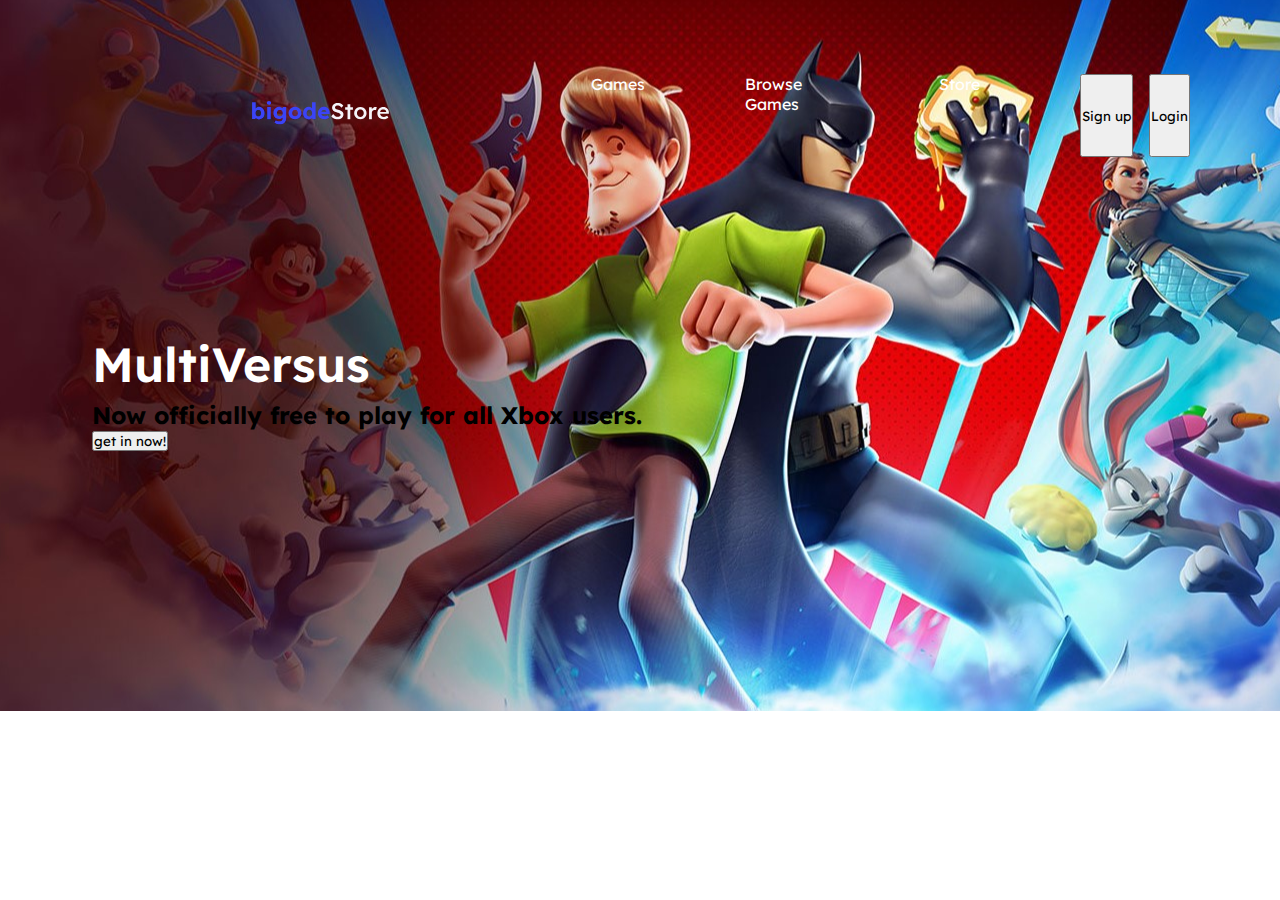
==== BigodeStore-main/index.html @ 7c82504e "Add files via upload" ====
<!DOCTYPE html>
<html lang="pt-br">

<head>
    <meta charset="UTF-8">
    <meta name="viewport" content="width=device-width, initial-scale=1.0">
    <title>BigodeStore</title>
    <link rel="stylesheet" href="./style.css">
    <link rel="preconnect" href="https://fonts.googleapis.com">
    <link rel="preconnect" href="https://fonts.gstatic.com" crossorigin>
    <link href="https://fonts.googleapis.com/css2?family=Lexend:wght@100..900&display=swap" rel="stylesheet">
</head>

<body>
    <header>
        <section class="home">
            <nav class="navbar">
                <ul>
                    <img src="./assets/img/logo.svg" alt="">
                    <li>Games</li>
                    <li>Browse Games</li>
                    <li>Store</li>
                    <div class="btn">
                        <button>Sign up</button>
                        <button>Login</button>
                    </div>
                </ul>

            </nav>
            <div class="content">
                <div class="title">
                    <h1>MultiVersus</h1>
                    <h2>Now officially free to play for all Xbox users.</h2>
                </div>
                <button>get in now!</button>
            </div>
        </section>
    </header>

</body>

</html>
---- BigodeStore-main/style.css ----
* {
    margin: 0%;
    padding: 0%;
    box-sizing: border-box;
    text-decoration: none;
    list-style: none;
    font-family: "Lexend", sans-serif;
}

header {

    background-image: url(./assets/imagem-header1.jpg);
    background-repeat: no-repeat;
    background-position: center;
    display: flex;
    padding: 16px 92px;


    & .navbar {
        margin-bottom: 114px;
        display: flex;
        justify-content: space-between;
        padding: 28px 28px;
    }

    & .home .navbar ul {
        display: flex;
        gap: 50px;
    }

    & .navbar ul li {
        color: #fff;
    }

    & .home .title h1:first-child {
        color: #FFFFFF;
        font-size: 48px;
        font-weight: 600;
        line-height: 71.04px;
        text-align: left;

    }

    & .content {
        margin-bottom: 244px;
    }

    .home .navbar ul img {
        width: Fixed 280px;
        height:83px;
        padding: 16px 92px 16px 92px;
    }
    .home .navbar ul {
        display: flex;
        gap: 100px;
        padding: 30px 30px;
    }

    .btn {
        display: flex;
        gap: 16px;
        width: 196px;
        left: 451px;
    }
}
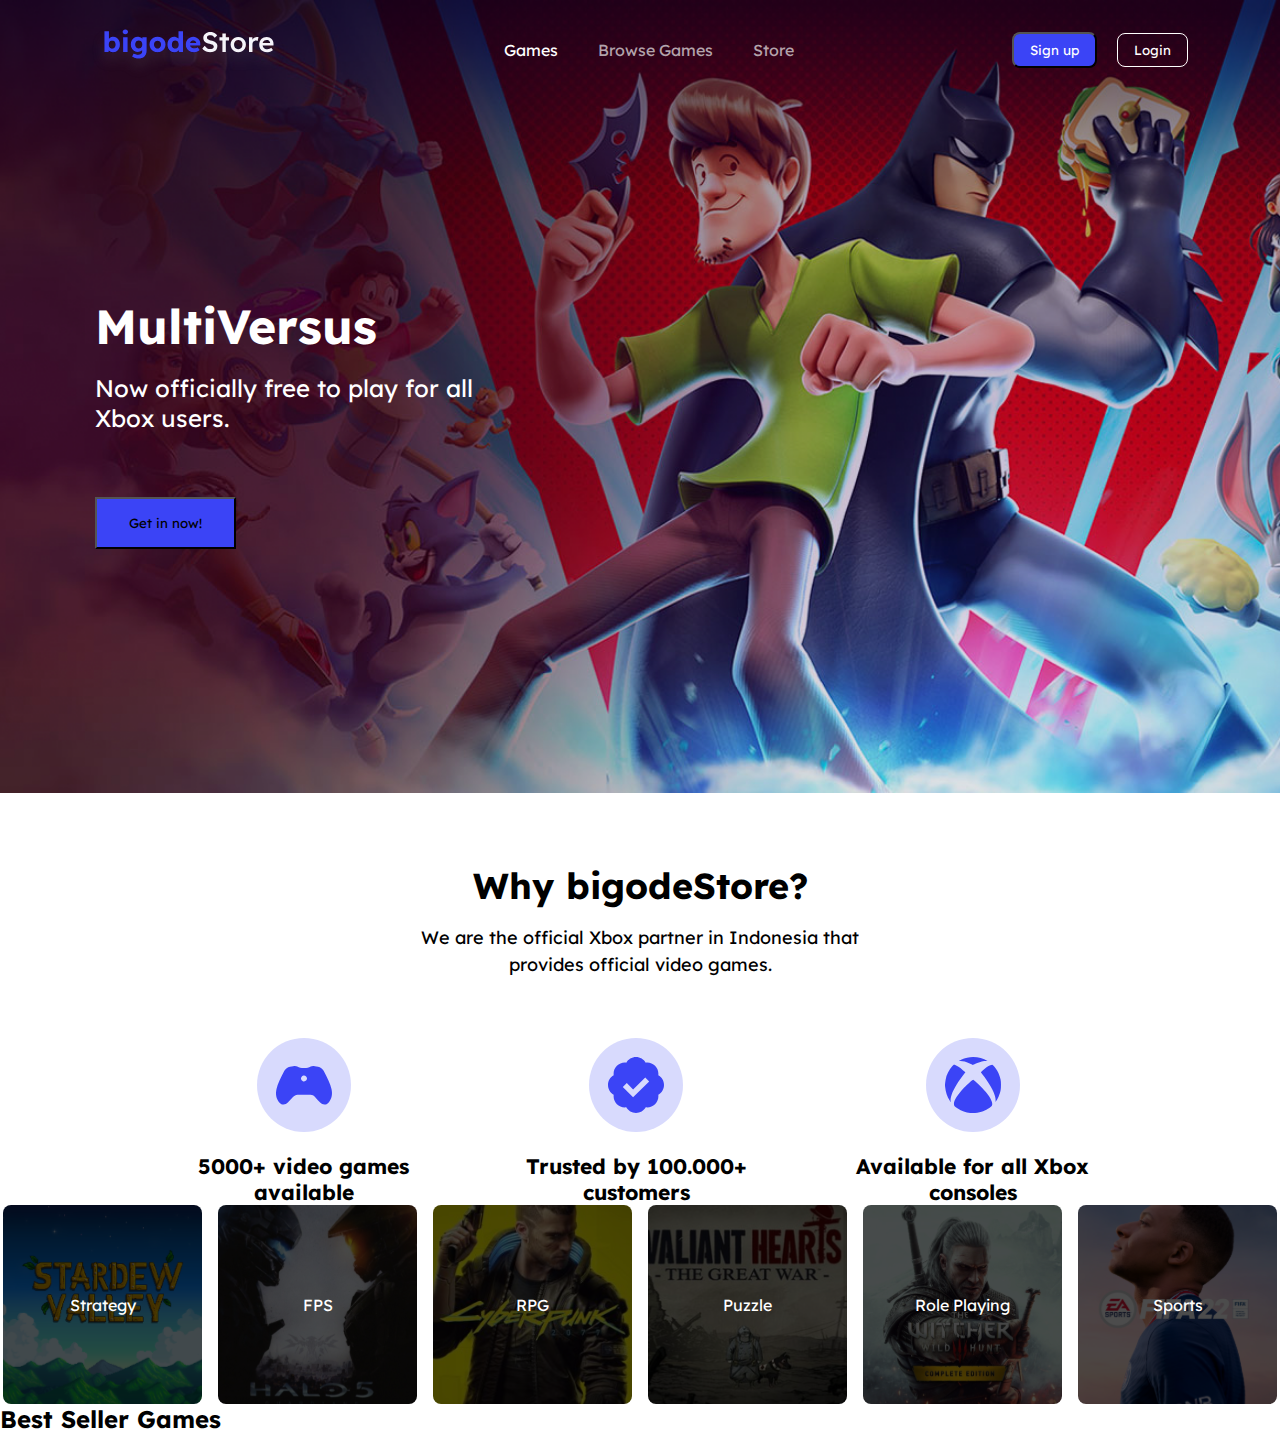
==== commit 72d6f6a0: "em-processso" ====
--- a/BigodeStore-main/index.html
+++ b/BigodeStore-main/index.html
@@ -4,39 +4,90 @@
 <head>
     <meta charset="UTF-8">
     <meta name="viewport" content="width=device-width, initial-scale=1.0">
-    <title>BigodeStore</title>
-    <link rel="stylesheet" href="./style.css">
-    <link rel="preconnect" href="https://fonts.googleapis.com">
+    <link rel="stylesheet" href="./assets/style.css">
+    <link rel="stylesheet" href="<link rel=" preconnect href="https://fonts.googleapis.com">
     <link rel="preconnect" href="https://fonts.gstatic.com" crossorigin>
     <link href="https://fonts.googleapis.com/css2?family=Lexend:wght@100..900&display=swap" rel="stylesheet">
+    <title>bigode store</title>
 </head>
 
 <body>
     <header>
-        <section class="home">
-            <nav class="navbar">
-                <ul>
-                    <img src="./assets/img/logo.svg" alt="">
-                    <li>Games</li>
-                    <li>Browse Games</li>
-                    <li>Store</li>
-                    <div class="btn">
-                        <button>Sign up</button>
-                        <button>Login</button>
-                    </div>
-                </ul>
+        <nav>
+            <div class="logo">
+                <img src="./assets/img/logo.svg" alt="logo da pagina">
 
-            </nav>
-            <div class="content">
-                <div class="title">
-                    <h1>MultiVersus</h1>
-                    <h2>Now officially free to play for all Xbox users.</h2>
+            </div>
+            <ul>
+                <li>Games</li>
+                <li>Browse Games</li>
+                <li>Store</li>
+            </ul>
+            <div class="btns">
+                <button>Sign up</button>
+                <button class="border">Login</button>
+            </div>
+        </nav>
+        <div class="content">
+            <div class="title">
+                <h1>MultiVersus</h1>
+                <p>Now officially free to play for all Xbox users.</p>
+            </div>
+            <div class="btg">
+                <button>Get in now!</button>
+            </div>
+        </div>
+    </header>
+    <main>
+        <div class="subt">
+            <h2>Why bigodeStore?</h2>
+            <p>We are the official Xbox partner in Indonesia that <br> provides official video games.</p>
+        </div>
+        <div class="logos">
+            <div class="card">
+                <img src="./assets/img/controle.svg" alt="">
+                <h2>5000+ video games available</h2>
+            </div>
+            <div class="card">
+                <img src="./assets/img/trusted.svg" alt="">
+                <h2>Trusted by 100.000+ customers</h2>
+            </div>
+            <div class="card">
+                <img src="./assets/img/xbox.svg" alt="">
+                <h2>Available for all Xbox consoles</h2>
+            </div>
+        </div>
+        <section class="games">
+            <div class="cards">
+                <div class="card stardew">
+                    <p>Strategy</p>
                 </div>
-                <button>get in now!</button>
+                <div class="card fps">
+                    <p>FPS</p>
+                </div>
+                <div class="card rpg">
+                    <p>RPG</p>
+                </div>
+                <div class="card puzzle">
+                    <p>Puzzle</p>
+                </div>
+                <div class="card role-playing">
+                    <p>Role Playing</p>
+                </div>
+                <div class="card sports">
+                    <p>Sports</p>
+                </div>
             </div>
+
+            <div class="best_seller">
+                <div class="texto">
+                    <h2>Best Seller Games</h2>
+                </div>
+                
+            </div>
+
         </section>
-    </header>
-
+    </main>
 </body>
 
 </html>--- a/BigodeStore-main/assets/style.css
+++ b/BigodeStore-main/assets/style.css
@@ -0,0 +1,194 @@
+* {
+    margin: 0;
+    padding: 0;
+    text-decoration: none;
+    list-style: none;
+    box-sizing: border-box;
+    font-family: "Lexend", sans-serif;
+}
+
+header {
+    background-image: url(./img/banner\ promotion.png);
+    background-repeat: no-repeat;
+    background-position: center;
+    background-size: cover;
+    align-items: center;
+    padding-bottom: 244px;
+
+
+    & nav {
+        display: flex;
+        justify-content: space-between;
+        padding: 16px 92px;
+        align-items: center;
+
+        & ul {
+            display: flex;
+            justify-content: space-between;
+            gap: 40px;
+            color: rgba(239, 239, 239, 0.70);
+
+
+
+
+            & li:first-child {
+                color: #fff;
+            }
+        }
+
+        & .btns {
+
+
+
+            & button {
+                padding: 8px 16px;
+                border-radius: 8px;
+                background: transparent;
+                color: #fff;
+
+
+
+
+            }
+
+            & button:first-child {
+                margin-right: 16px;
+                background-color: #3B44F6;
+            }
+
+            & .border {
+                border: #fff solid 1px;
+            }
+
+
+        }
+    }
+
+    & .content {
+
+        margin-top: 197px;
+        margin-left: 95px;
+        color: #fff;
+        width: 438px;
+
+        & .title {
+            display: flex;
+            flex-direction: column;
+            gap: 17px;
+        }
+
+        & .title h1 {
+            display: flex;
+            flex-direction: column;
+            gap: 17px;
+            font-size: 48px;
+        }
+
+        & .title p {
+            display: flex;
+            flex-direction: column;
+            gap: 17px;
+            font-size: 24px;
+        }
+
+
+        & button {
+            background-color: #3B44F6;
+            padding: 16px 32px;
+            display: flex;
+            margin-top: 64px;
+            gap: 64px;
+
+
+        }
+    }
+
+}
+
+main .subt {
+    display: flex;
+    flex-direction: column;
+    align-items: center;
+}
+
+main .subt h2 {
+    display: flex;
+    font-size: 36px;
+    margin-bottom: 16px;
+    margin-top: 70px;
+}
+
+main .subt p {
+    font-size: 18px;
+    font-weight: 400;
+    line-height: 27px;
+    text-align: center;
+    margin-bottom: 60px;
+
+}
+
+main .logos {
+    display: flex;
+    text-align: center;
+    gap: 83px;
+    height: 167px;
+    width: 916px;
+    margin: auto;
+
+    & .card {
+        display: flex;
+        align-items: center;
+        flex-direction: column;
+        gap: 21px;
+        font-size: 14px;
+    }
+
+    & .card img {
+        width: 94px;
+        height: 94px;
+
+    }
+}
+
+.games .cards {
+    display: flex;
+    gap: 16px;
+    justify-content: center;
+    
+}
+
+.games .cards .card{ 
+    width: 199px;
+    height: 199px;
+    display: flex;
+    justify-content: center;
+    align-items: center;
+    color: #fff;
+    background-repeat: no-repeat;
+    background-position: center;
+    background-size: cover;
+    border-radius: 8px;
+    gap: 78px;
+    
+}
+
+.stardew {
+    background-image: url(./img/stardew.svg);
+}
+
+.fps {
+    background-image: url(./img/fps.svg);
+}
+
+.rpg{
+    background-image: url(./rpg.svg);
+}
+.puzzle{
+    background-image: url(./img/puzzle.svg);
+}
+.role-playing{
+    background-image: url(./role.svg);
+}
+.sports{
+    background-image: url(./img/sports.svg);
+}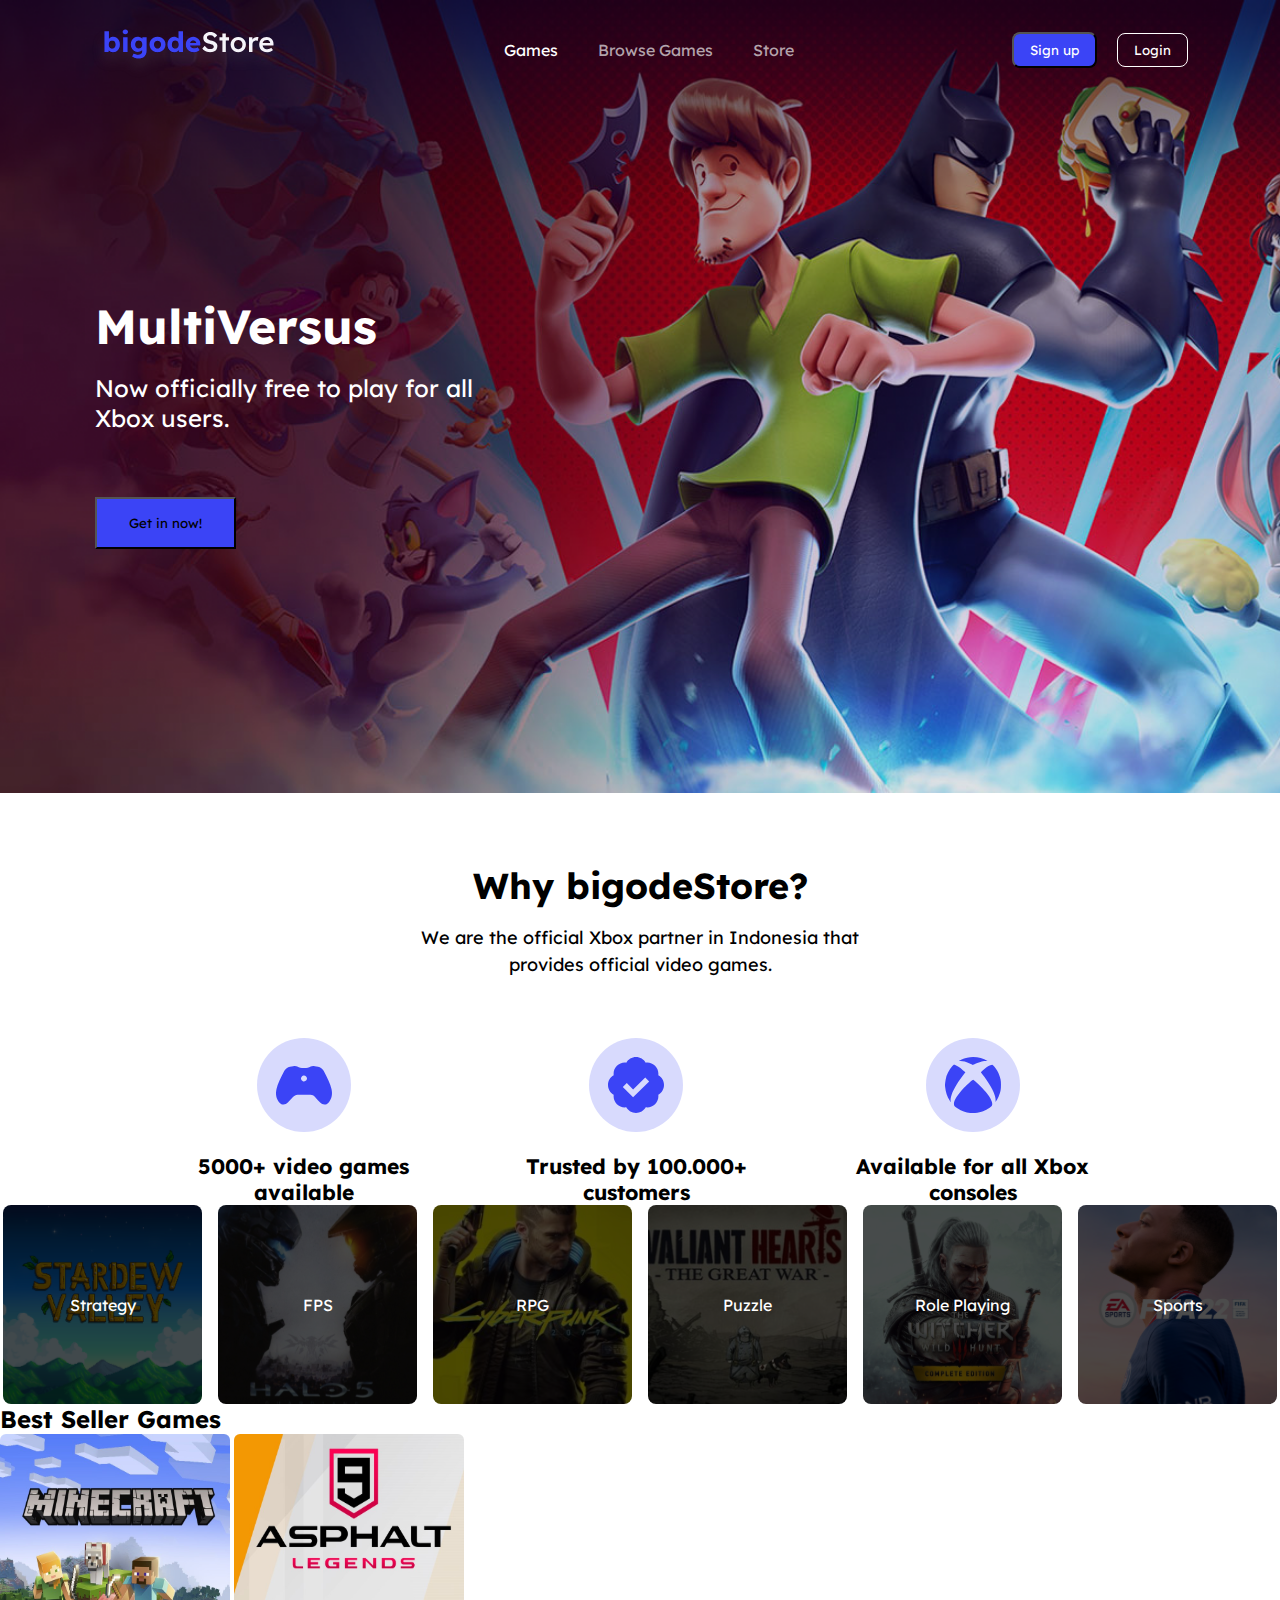
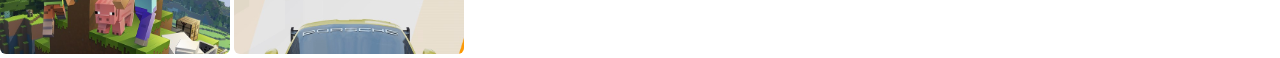
==== commit 273c7183: "em-processo" ====
--- a/BigodeStore-main/index.html
+++ b/BigodeStore-main/index.html
@@ -83,7 +83,8 @@
                 <div class="texto">
                     <h2>Best Seller Games</h2>
                 </div>
-                
+                <img src="./assets/img/mine.svg" alt="">
+                <img src="./assets/img/aspha.svg" alt="">
             </div>
 
         </section>
